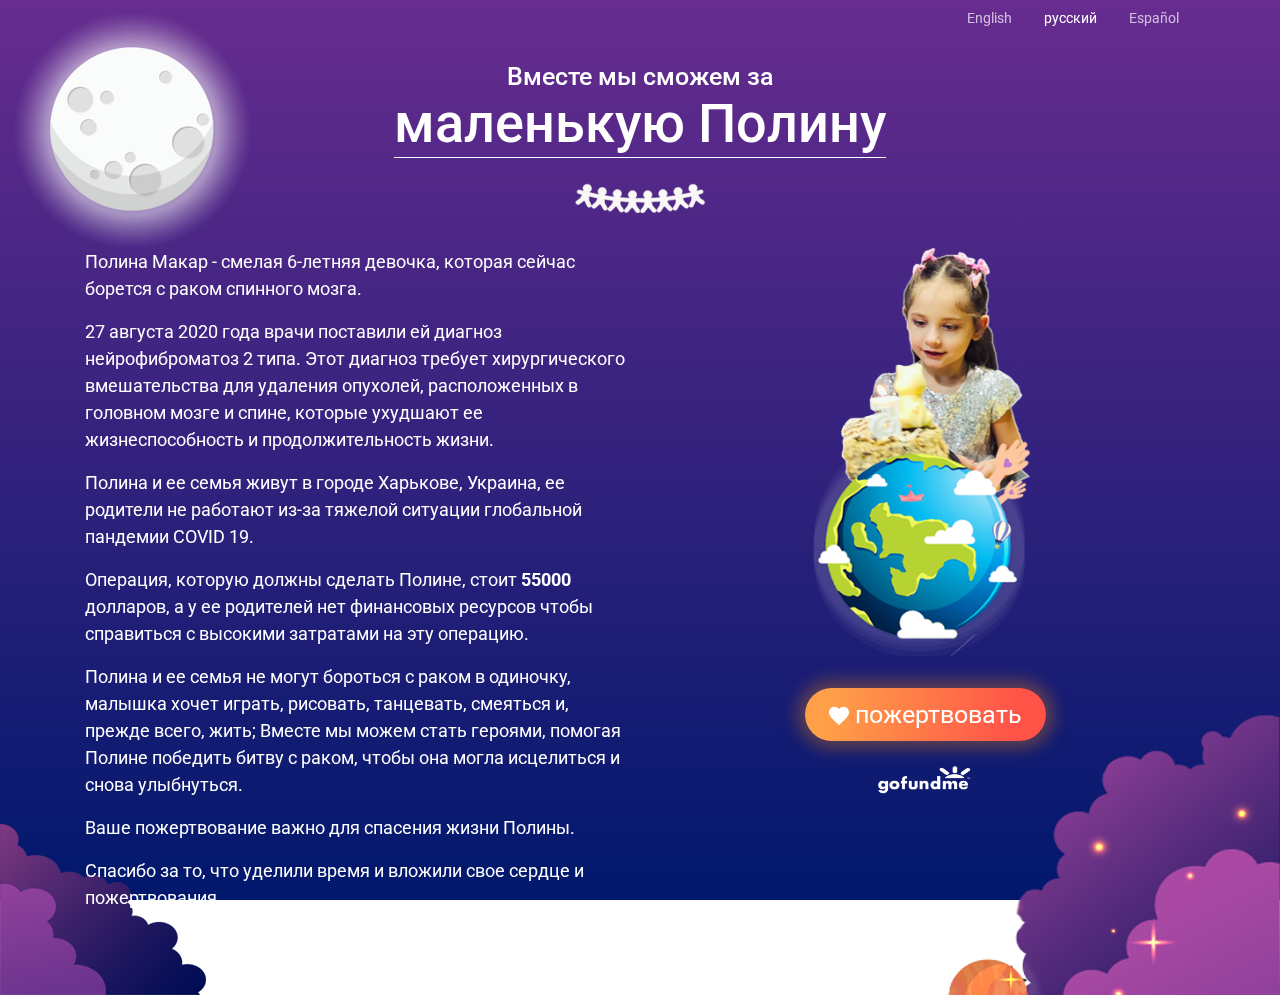
==== index-ru.html @ 219775ee "lang selector added" ====
<!doctype html>
<html class="no-js" lang="">

<head>
  <meta charset="utf-8">
  <title>Together for Polina</title>
  <meta name="description" content="">
  <meta name="viewport" content="width=device-width, initial-scale=1">

  <meta property="og:title" content="">
  <meta property="og:type" content="">
  <meta property="og:url" content="">
  <meta property="og:image" content="">

  <link rel="manifest" href="site.webmanifest">
  <link rel="apple-touch-icon" href="icon.png">
  <!-- Place favicon.ico in the root directory -->

  <link rel="stylesheet" href="https://maxcdn.bootstrapcdn.com/bootstrap/4.0.0/css/bootstrap.min.css" integrity="sha384-Gn5384xqQ1aoWXA+058RXPxPg6fy4IWvTNh0E263XmFcJlSAwiGgFAW/dAiS6JXm" crossorigin="anonymous">

  <link rel="stylesheet" href="css/normalize.css">
  <link rel="stylesheet" href="css/main.css">

  <meta name="theme-color" content="#fafafa">
  <link href="https://fonts.googleapis.com/css2?family=Roboto:wght@400;700&display=swap" rel="stylesheet">
</head>

<body>
  <div class="container">
    <div class="row">
      <div class="col-12">
        <nav class="nav justify-content-center justify-content-sm-end">
          <a href="index.html" class="nav-link">English</a>
          <a href="" class="nav-link active">русский</a>
          <a href="index-es.html" class="nav-link">Español</a>
        </nav>
      </div>
    </div>
  </div>
  <!-- Add your site or application content here -->
  <section class="title">
    <h1>
      <span class="smaller">Вместе мы сможем за</span>
      <span class="bigger">маленькую Полину</span>
      <img src="img/ribbon.png" alt="" class="ribbon">
    </h1>
  </section>
  <div class="container">
    <div class="row">
     <div class="col-12 col-sm-6 text-center order-sm-2">
        <img src="img/polina.png" alt="" class="polina">
         <a href="https://gf.me/u/yv583v" target="_blank" class="btn btn-custom btn-lg"><svg width="20" height="20" viewBox="0 0 20 20" fill="none" xmlns="http://www.w3.org/2000/svg">
<path d="M10 19.175L8.55 17.855C3.4 13.185 0 10.105 0 6.32495C0 3.24495 2.42 0.824951 5.5 0.824951C7.24 0.824951 8.91 1.63495 10 2.91495C11.09 1.63495 12.76 0.824951 14.5 0.824951C17.58 0.824951 20 3.24495 20 6.32495C20 10.105 16.6 13.185 11.45 17.865L10 19.175Z" fill="white"/>
</svg>
 пожертвовать</a>
      <img src="img/gofundme.png" alt="" class="gofundme-logo">
      </div>
      <div class="col-12 col-sm-6 order-sm-1">
        <section class="body-text">
          <p>Полина Макар - смелая 6-летняя девочка, которая сейчас борется с раком спинного мозга.</p>
          <p>27 августа 2020 года врачи поставили ей диагноз нейрофиброматоз 2 типа. Этот диагноз требует хирургического вмешательства для удаления опухолей, расположенных в головном мозге и спине, которые ухудшают ее жизнеспособность и продолжительность жизни.</p>
          <p>Полина и ее семья живут в городе Харькове, Украина, ее родители не работают из-за тяжелой ситуации глобальной пандемии COVID 19.</p>
          <p>Операция, которую должны сделать Полине, стоит <strong>55000</strong> долларов, а у ее родителей нет  финансовых ресурсов чтобы справиться с высокими затратами на эту операцию.</p>
          <p>Полина и ее семья не могут бороться с раком в одиночку, малышка хочет играть, рисовать, танцевать, смеяться и, прежде всего, жить; Вместе мы можем стать героями, помогая Полине победить битву с раком, чтобы она могла исцелиться и снова улыбнуться.</p>
          <p>Ваше пожертвование важно для спасения жизни Полины.</p>
          <p>Спасибо за то, что уделили время и вложили свое сердце и пожертвования.</p>
        </section>
      </div> 
    </div>
  </div>
  <img src="img/moon.png" alt="" class="moon">
  <img src="img/clouds-l.png" alt="" class="clouds-l">
  <img src="img/clouds-r.png" alt="" class="clouds-r">
  <img src="img/rocket.png" alt="" class="rocket">
  <div class="stars"></div>


  <script src="js/vendor/modernizr-3.11.2.min.js"></script>
  <script src="js/plugins.js"></script>
  <script src="js/main.js"></script>

  <!-- Google Analytics: change UA-XXXXX-Y to be your site's ID. -->
  <script>
    window.ga = function () { ga.q.push(arguments) }; ga.q = []; ga.l = +new Date;
    ga('create', 'UA-XXXXX-Y', 'auto'); ga('set', 'anonymizeIp', true); ga('set', 'transport', 'beacon'); ga('send', 'pageview')
  </script>
  <script src="https://www.google-analytics.com/analytics.js" async></script>
</body>

</html>
---- css/main.css ----
/*! HTML5 Boilerplate v8.0.0 | MIT License | https://html5boilerplate.com/ */

/* main.css 2.1.0 | MIT License | https://github.com/h5bp/main.css#readme */
/*
 * What follows is the result of much research on cross-browser styling.
 * Credit left inline and big thanks to Nicolas Gallagher, Jonathan Neal,
 * Kroc Camen, and the H5BP dev community and team.
 */

/* ==========================================================================
   Base styles: opinionated defaults
   ========================================================================== */

html {
  color: #FFF;
  font-size: 1em;
  line-height: 1.4;
}

/*
 * Remove text-shadow in selection highlight:
 * https://twitter.com/miketaylr/status/12228805301
 *
 * Vendor-prefixed and regular ::selection selectors cannot be combined:
 * https://stackoverflow.com/a/16982510/7133471
 *
 * Customize the background color to match your design.
 */

::-moz-selection {
  background: #b3d4fc;
  text-shadow: none;
}

::selection {
  background: #b3d4fc;
  text-shadow: none;
}

/*
 * A better looking default horizontal rule
 */

hr {
  display: block;
  height: 1px;
  border: 0;
  border-top: 1px solid #ccc;
  margin: 1em 0;
  padding: 0;
}

/*
 * Remove the gap between audio, canvas, iframes,
 * images, videos and the bottom of their containers:
 * https://github.com/h5bp/html5-boilerplate/issues/440
 */

audio,
canvas,
iframe,
img,
svg,
video {
  vertical-align: middle;
}

/*
 * Remove default fieldset styles.
 */

fieldset {
  border: 0;
  margin: 0;
  padding: 0;
}

/*
 * Allow only vertical resizing of textareas.
 */

textarea {
  resize: vertical;
}

/* ==========================================================================
   Author's custom styles
   ========================================================================== */

body {
  background: rgb(103,44,143);
  background: linear-gradient(180deg, rgba(103,44,143,1) 0%, rgba(0,24,108,1) 100%) no-repeat fixed;
  color: #FFF;
  font-family: 'Roboto', sans-serif;
  min-height: 100vh;
  position: relative;
  padding-bottom: 52px;
  font-size: 18px;
}

.title {
  text-align: center;
  padding-top: 24px;
  margin-bottom: 32px;
}

  .title h1 {
    margin: 0;
  }
  
  .title h1 .smaller {
    font-size: 0.7em;
    display: block;
  }

  .title h1 .bigger {
    font-size: 1.5em;
    display: inline-block;
    border-bottom: 1px solid;
  }

  .ribbon {
    display: block;
    margin: 24px auto;
  }

.body-text {
  margin: 0 auto 32px;
  position: relative;
  z-index: 10;
}

.polina {
  display: block;
  margin: 0 auto 32px;
  width: 240px;
}

.moon {
  position: absolute;
  left: 0;
  top: 0;
}

.gofundme-logo {
  display: block;
  margin: 24px auto;
  width: 100px;
}

.rocket {
  position: absolute;
  bottom: 0;
  right: 0;
  animation: rocket 35s infinite ease-out;
  z-index: -10;
}

@keyframes rocket {
  from {
    bottom: 0;
    right: 0;
    transform: scale(1.5);
  }
  to {
    bottom: 100%;
    right: 50%;
    transform: scale(0);
  }
}

@media only screen and (max-width: 740px) {
  .moon {
    width: 100px;
    top: 160px;
  }

  .polina {
    width: 150px;
  }

  .gofundme-logo {
    margin-bottom: 40px;
  }
}

.clouds-l {
  position: absolute;
  bottom: 0;
  left: 0;
}

.clouds-r {
  position: absolute;
  bottom: 0;
  right: 0;
}

.btn-custom,
.btn-custom:active {
  padding: 8px 24px;
  background: linear-gradient(280deg, #FF5348 13.18%, #FFA048 89.46%) no-repeat !important;
  box-shadow: 0px 0px 16px 8px rgba(249, 137, 5, 0.32);
  border-radius: 66px;
  border: none;
  color: #FFF;
  font-size: 1.4em;
  transition-duration: 0.5s;
}

.btn-custom:hover {
  color: #FFF;
  box-shadow: 0px 0px 16px 16px rgba(249, 137, 5, 0.35);
}

.nav a {
    color: #FFF;
    font-size: 0.8em;
    opacity: 0.7;
    transition: all 0.3s;
}

.nav a.active {
    opacity: 1;
}

.nav a:hover {
  opacity: 1;
}


@keyframes move-twink-back {
    from {background-position:0 0;}
    to {background-position:-10000px 5000px;}
}
@-webkit-keyframes move-twink-back {
    from {background-position:0 0;}
    to {background-position:-10000px 5000px;}
}
@-moz-keyframes move-twink-back {
    from {background-position:0 0;}
    to {background-position:-10000px 5000px;}
}
@-ms-keyframes move-twink-back {
    from {background-position:0 0;}
    to {background-position:-10000px 5000px;}
}

@keyframes move-clouds-back {
    from {background-position:0 0;}
    to {background-position:10000px 0;}
}
@-webkit-keyframes move-clouds-back {
    from {background-position:0 0;}
    to {background-position:10000px 0;}
}
@-moz-keyframes move-clouds-back {
    from {background-position:0 0;}
    to {background-position:10000px 0;}
}
@-ms-keyframes move-clouds-back {
    from {background-position: 0;}
    to {background-position:10000px 0;}
}

.stars {
  position: fixed;
  top:0;
  left:0;
  right:0;
  bottom:0;
  width:100%;
  height:100%;
  display:block;
  background: url(http://www.script-tutorials.com/demos/360/images/stars.png) repeat top center;
  z-index: -10;
}

.button-containers {
  z-index: 10;
  position: relative;
}


/* ==========================================================================
   Helper classes
   ========================================================================== */

/*
 * Hide visually and from screen readers
 */

.hidden,
[hidden] {
  display: none !important;
}

/*
 * Hide only visually, but have it available for screen readers:
 * https://snook.ca/archives/html_and_css/hiding-content-for-accessibility
 *
 * 1. For long content, line feeds are not interpreted as spaces and small width
 *    causes content to wrap 1 word per line:
 *    https://medium.com/@jessebeach/beware-smushed-off-screen-accessible-text-5952a4c2cbfe
 */

.sr-only {
  border: 0;
  clip: rect(0, 0, 0, 0);
  height: 1px;
  margin: -1px;
  overflow: hidden;
  padding: 0;
  position: absolute;
  white-space: nowrap;
  width: 1px;
  /* 1 */
}

/*
 * Extends the .sr-only class to allow the element
 * to be focusable when navigated to via the keyboard:
 * https://www.drupal.org/node/897638
 */

.sr-only.focusable:active,
.sr-only.focusable:focus {
  clip: auto;
  height: auto;
  margin: 0;
  overflow: visible;
  position: static;
  white-space: inherit;
  width: auto;
}

/*
 * Hide visually and from screen readers, but maintain layout
 */

.invisible {
  visibility: hidden;
}

/*
 * Clearfix: contain floats
 *
 * For modern browsers
 * 1. The space content is one way to avoid an Opera bug when the
 *    `contenteditable` attribute is included anywhere else in the document.
 *    Otherwise it causes space to appear at the top and bottom of elements
 *    that receive the `clearfix` class.
 * 2. The use of `table` rather than `block` is only necessary if using
 *    `:before` to contain the top-margins of child elements.
 */

.clearfix::before,
.clearfix::after {
  content: " ";
  display: table;
}

.clearfix::after {
  clear: both;
}

/* ==========================================================================
   EXAMPLE Media Queries for Responsive Design.
   These examples override the primary ('mobile first') styles.
   Modify as content requires.
   ========================================================================== */

@media only screen and (min-width: 35em) {
  /* Style adjustments for viewports that meet the condition */
}

@media print,
  (-webkit-min-device-pixel-ratio: 1.25),
  (min-resolution: 1.25dppx),
  (min-resolution: 120dpi) {
  /* Style adjustments for high resolution devices */
}

/* ==========================================================================
   Print styles.
   Inlined to avoid the additional HTTP request:
   https://www.phpied.com/delay-loading-your-print-css/
   ========================================================================== */

@media print {
  *,
  *::before,
  *::after {
    background: #fff !important;
    color: #000 !important;
    /* Black prints faster */
    box-shadow: none !important;
    text-shadow: none !important;
  }

  a,
  a:visited {
    text-decoration: underline;
  }

  a[href]::after {
    content: " (" attr(href) ")";
  }

  abbr[title]::after {
    content: " (" attr(title) ")";
  }

  /*
   * Don't show links that are fragment identifiers,
   * or use the `javascript:` pseudo protocol
   */
  a[href^="#"]::after,
  a[href^="javascript:"]::after {
    content: "";
  }

  pre {
    white-space: pre-wrap !important;
  }

  pre,
  blockquote {
    border: 1px solid #999;
    page-break-inside: avoid;
  }

  /*
   * Printing Tables:
   * https://web.archive.org/web/20180815150934/http://css-discuss.incutio.com/wiki/Printing_Tables
   */
  thead {
    display: table-header-group;
  }

  tr,
  img {
    page-break-inside: avoid;
  }

  p,
  h2,
  h3 {
    orphans: 3;
    widows: 3;
  }

  h2,
  h3 {
    page-break-after: avoid;
  }
}
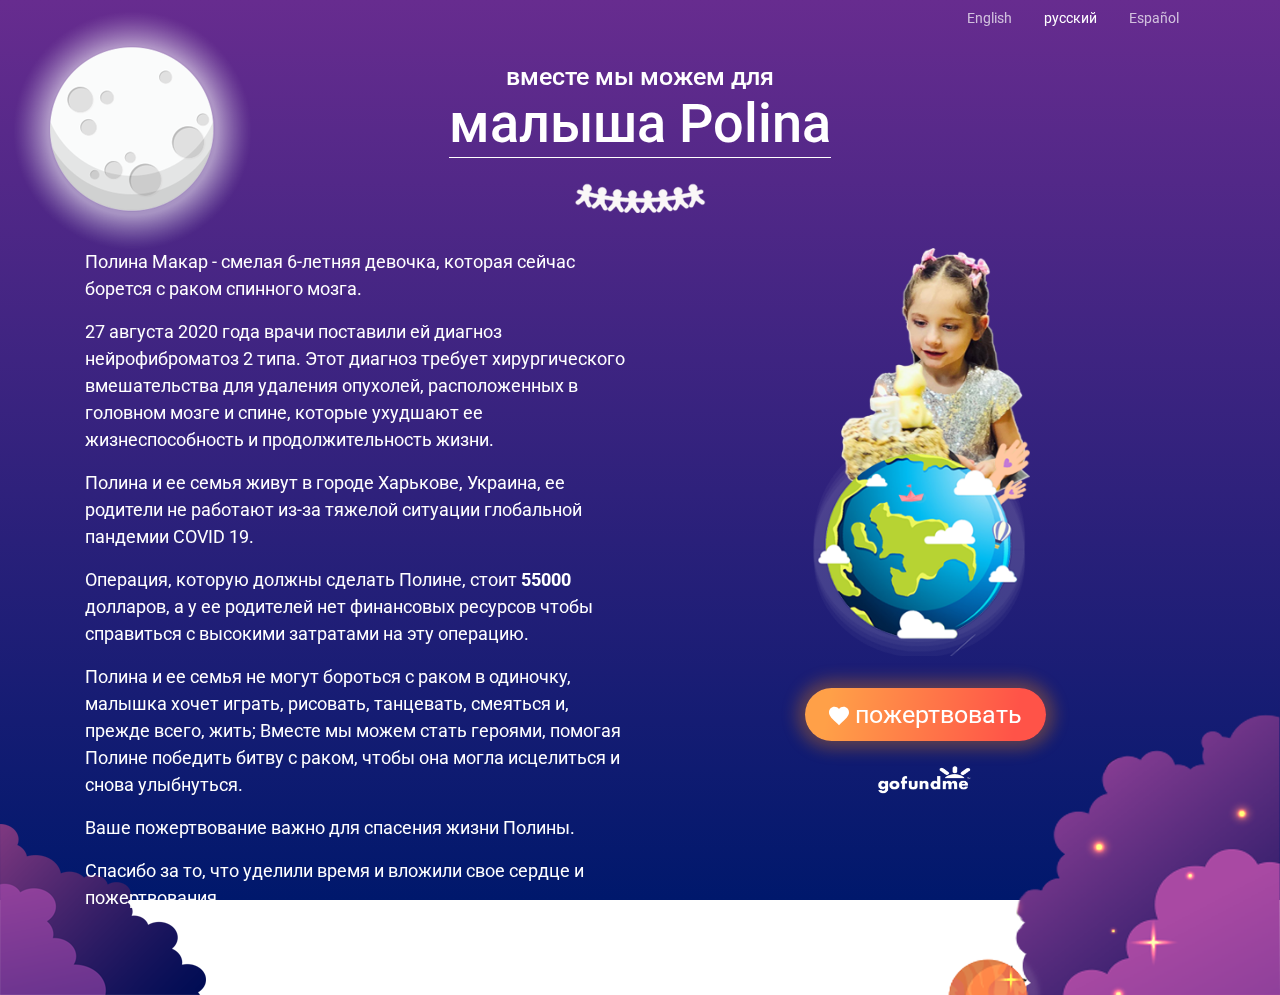
==== commit 2799a96f: "lang correction in RU" ====
--- a/index-ru.html
+++ b/index-ru.html
@@ -40,8 +40,8 @@
   <!-- Add your site or application content here -->
   <section class="title">
     <h1>
-      <span class="smaller">Вместе мы сможем за</span>
-      <span class="bigger">маленькую Полину</span>
+      <span class="smaller">вместе мы можем для</span>
+      <span class="bigger">малыша Polina</span>
       <img src="img/ribbon.png" alt="" class="ribbon">
     </h1>
   </section>
